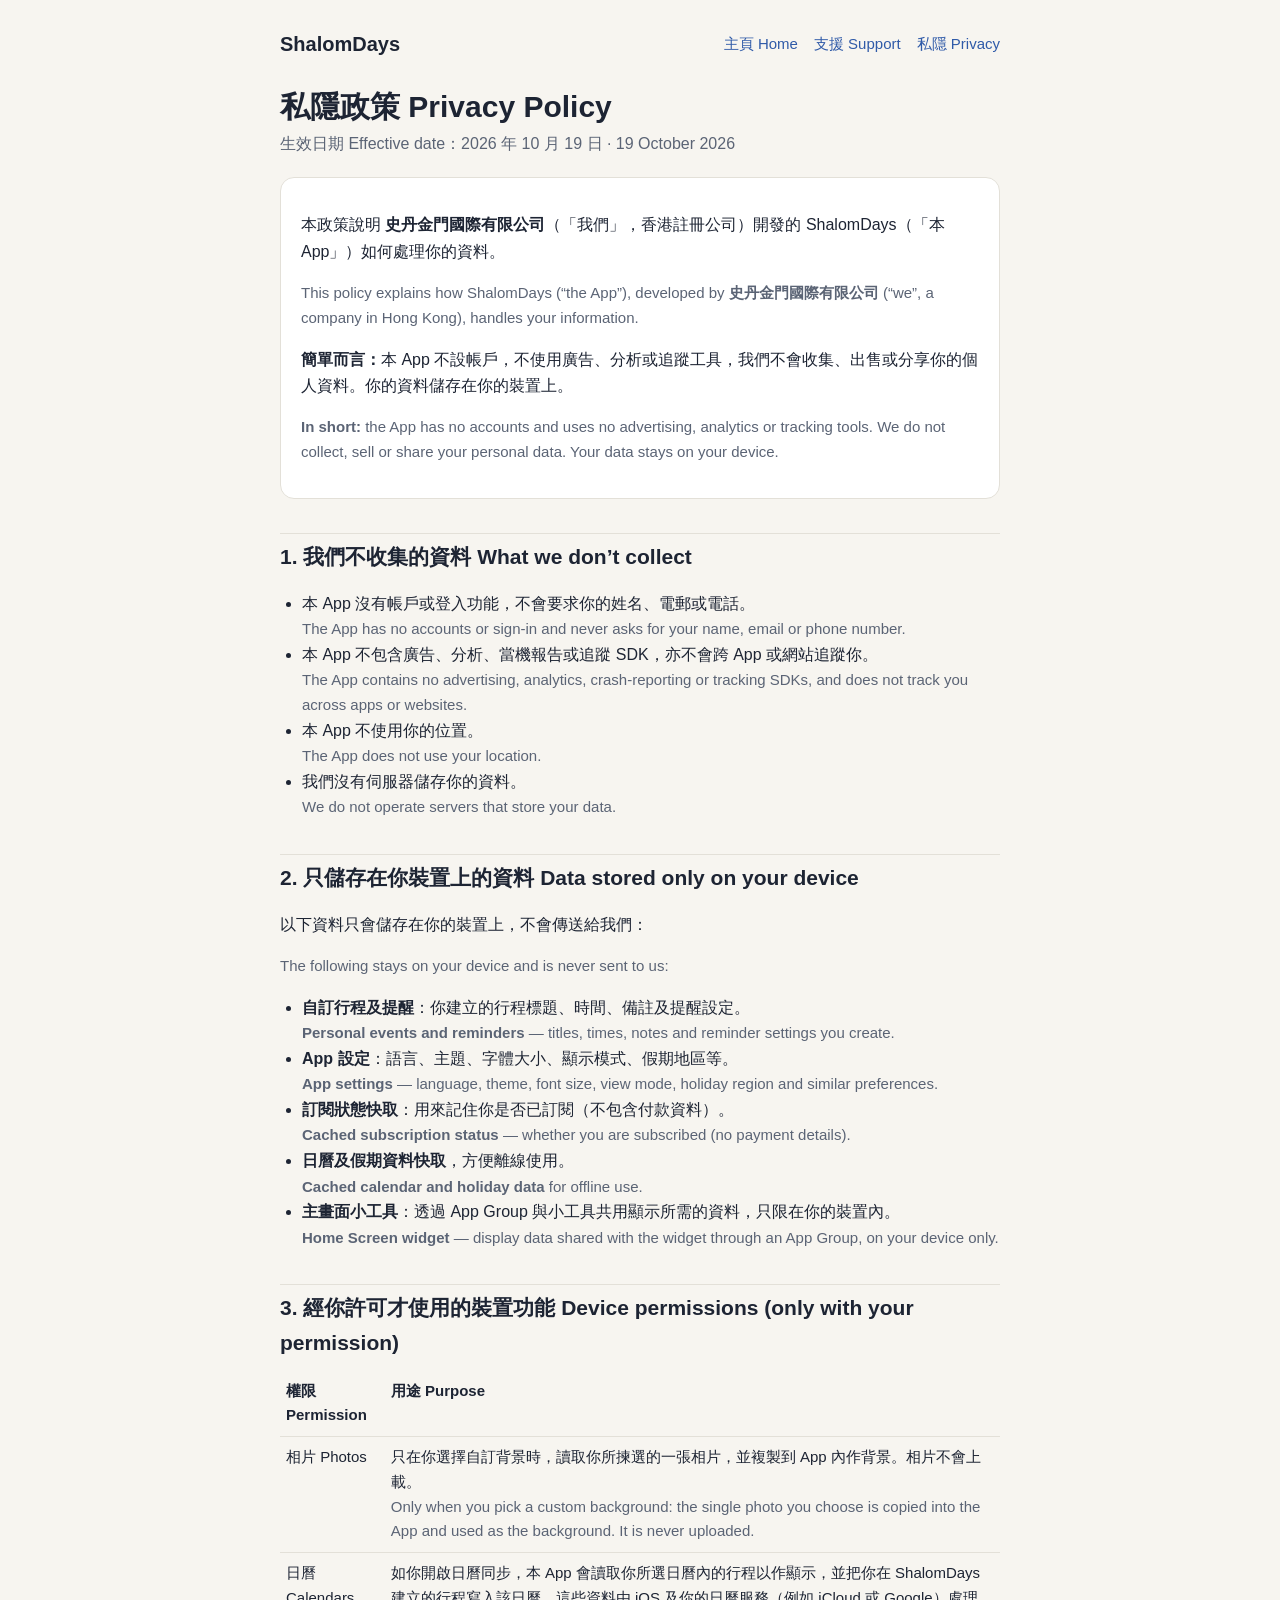
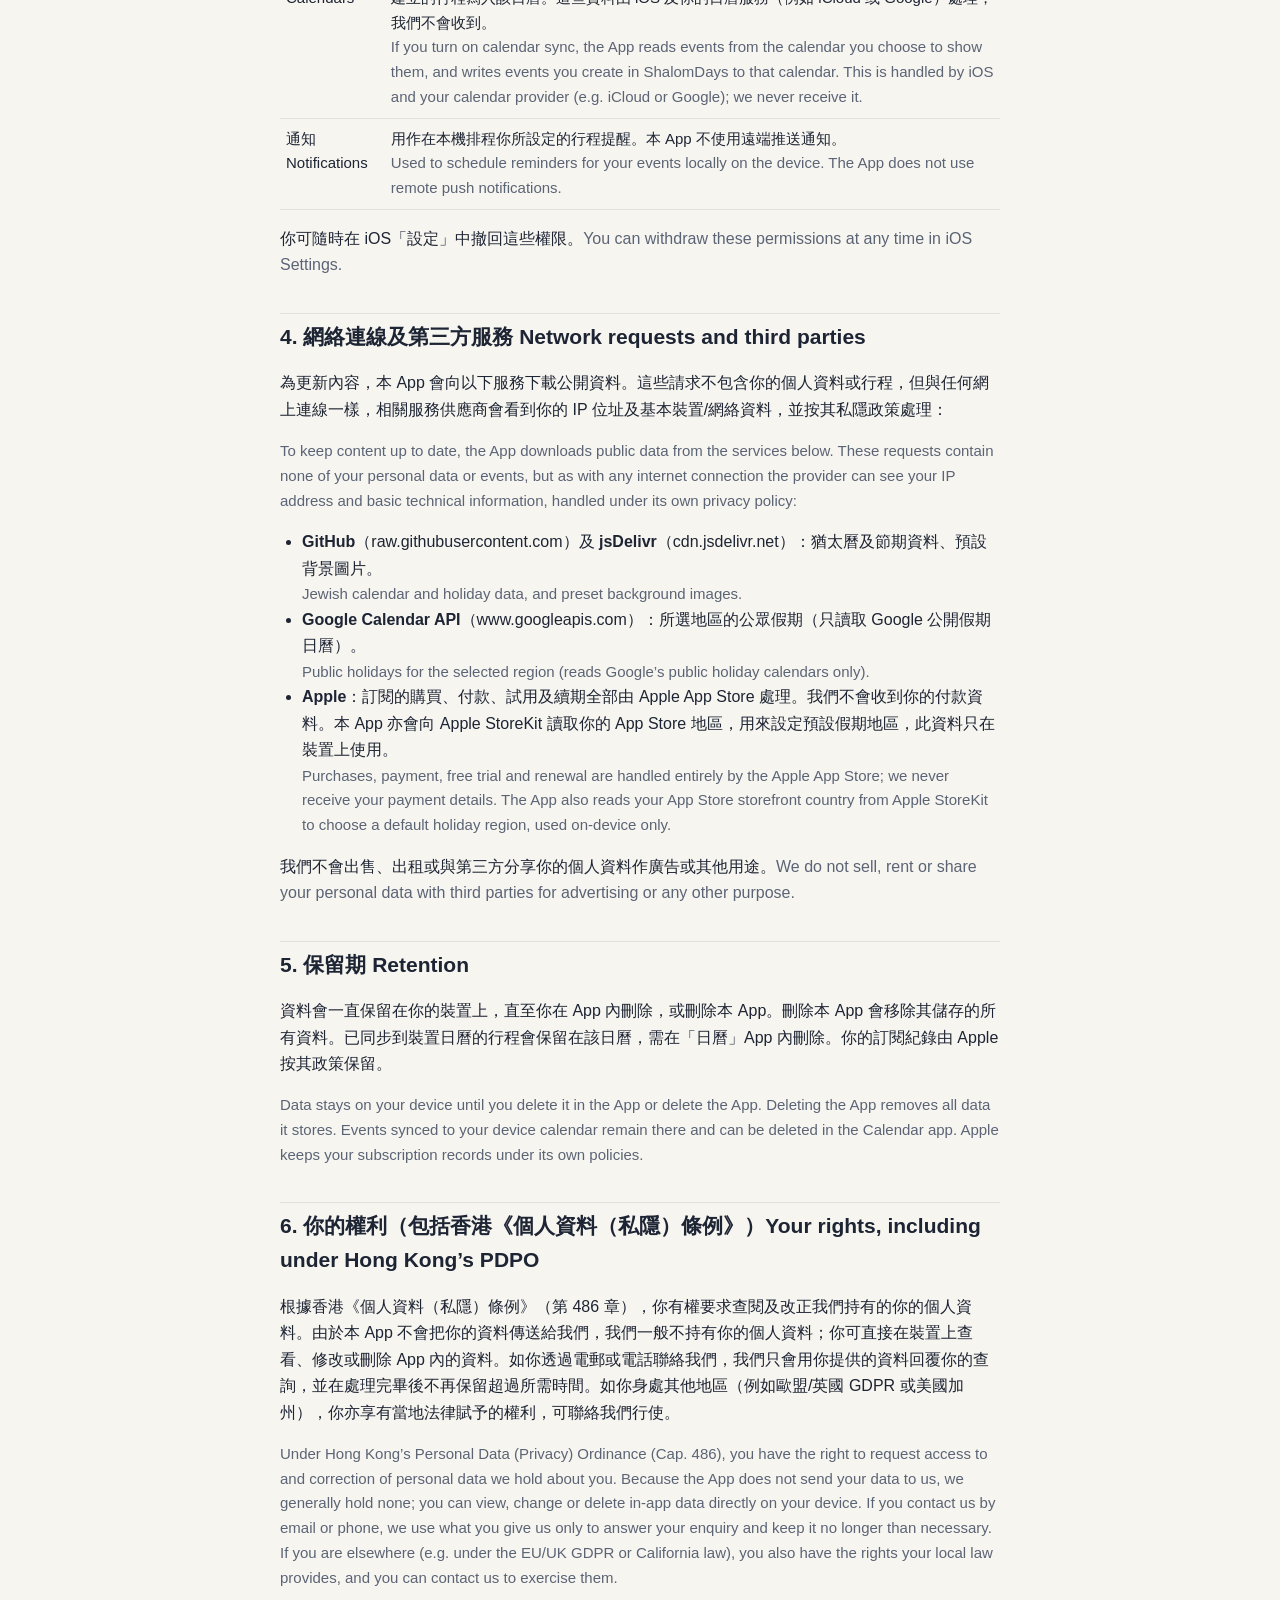
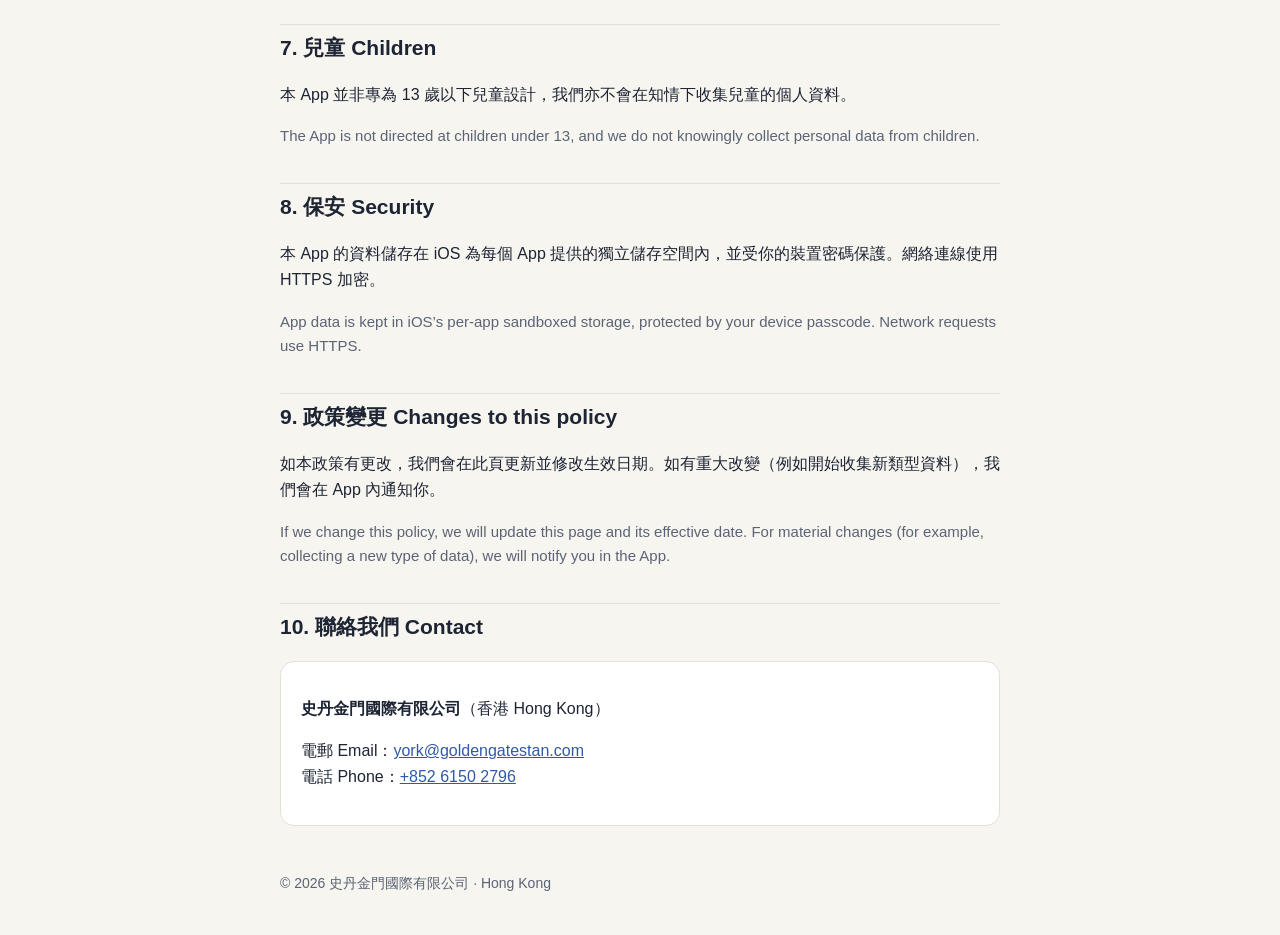
==== privacy.html @ 51ed7c04 "ShalomDays support and privacy pages" ====
<!DOCTYPE html>
<html lang="zh-Hant-HK">
<head>
<meta charset="utf-8">
<meta name="viewport" content="width=device-width, initial-scale=1">
<title>私隱政策 Privacy Policy — ShalomDays</title>
<link rel="stylesheet" href="style.css">
</head>
<body>
<header>
  <a class="brand" href="index.html">ShalomDays</a>
  <nav><a href="index.html">主頁 Home</a><a href="support.html">支援 Support</a><a href="privacy.html">私隱 Privacy</a></nav>
</header>
<main>
  <h1>私隱政策 Privacy Policy</h1>
  <p class="sub">生效日期 Effective date：2026 年 10 月 19 日 · 19 October 2026</p>

  <div class="card">
    <p>本政策說明 <strong>史丹金門國際有限公司</strong>（「我們」，香港註冊公司）開發的 ShalomDays（「本 App」）如何處理你的資料。</p>
    <p class="en">This policy explains how ShalomDays (“the App”), developed by <strong>史丹金門國際有限公司</strong> (“we”, a company in Hong Kong), handles your information.</p>
    <p><strong>簡單而言：</strong>本 App 不設帳戶，不使用廣告、分析或追蹤工具，我們不會收集、出售或分享你的個人資料。你的資料儲存在你的裝置上。</p>
    <p class="en"><strong>In short:</strong> the App has no accounts and uses no advertising, analytics or tracking tools. We do not collect, sell or share your personal data. Your data stays on your device.</p>
  </div>

  <h2>1. 我們不收集的資料 What we don’t collect</h2>
  <ul>
    <li>本 App 沒有帳戶或登入功能，不會要求你的姓名、電郵或電話。<div class="en">The App has no accounts or sign-in and never asks for your name, email or phone number.</div></li>
    <li>本 App 不包含廣告、分析、當機報告或追蹤 SDK，亦不會跨 App 或網站追蹤你。<div class="en">The App contains no advertising, analytics, crash-reporting or tracking SDKs, and does not track you across apps or websites.</div></li>
    <li>本 App 不使用你的位置。<div class="en">The App does not use your location.</div></li>
    <li>我們沒有伺服器儲存你的資料。<div class="en">We do not operate servers that store your data.</div></li>
  </ul>

  <h2>2. 只儲存在你裝置上的資料 Data stored only on your device</h2>
  <p>以下資料只會儲存在你的裝置上，不會傳送給我們：</p>
  <p class="en">The following stays on your device and is never sent to us:</p>
  <ul>
    <li><strong>自訂行程及提醒</strong>：你建立的行程標題、時間、備註及提醒設定。<div class="en"><strong>Personal events and reminders</strong> — titles, times, notes and reminder settings you create.</div></li>
    <li><strong>App 設定</strong>：語言、主題、字體大小、顯示模式、假期地區等。<div class="en"><strong>App settings</strong> — language, theme, font size, view mode, holiday region and similar preferences.</div></li>
    <li><strong>訂閱狀態快取</strong>：用來記住你是否已訂閱（不包含付款資料）。<div class="en"><strong>Cached subscription status</strong> — whether you are subscribed (no payment details).</div></li>
    <li><strong>日曆及假期資料快取</strong>，方便離線使用。<div class="en"><strong>Cached calendar and holiday data</strong> for offline use.</div></li>
    <li><strong>主畫面小工具</strong>：透過 App Group 與小工具共用顯示所需的資料，只限在你的裝置內。<div class="en"><strong>Home Screen widget</strong> — display data shared with the widget through an App Group, on your device only.</div></li>
  </ul>

  <h2>3. 經你許可才使用的裝置功能 Device permissions (only with your permission)</h2>
  <table>
    <tr><th>權限 Permission</th><th>用途 Purpose</th></tr>
    <tr><td>相片 Photos</td><td>只在你選擇自訂背景時，讀取你所揀選的一張相片，並複製到 App 內作背景。相片不會上載。<div class="en">Only when you pick a custom background: the single photo you choose is copied into the App and used as the background. It is never uploaded.</div></td></tr>
    <tr><td>日曆 Calendars</td><td>如你開啟日曆同步，本 App 會讀取你所選日曆內的行程以作顯示，並把你在 ShalomDays 建立的行程寫入該日曆。這些資料由 iOS 及你的日曆服務（例如 iCloud 或 Google）處理，我們不會收到。<div class="en">If you turn on calendar sync, the App reads events from the calendar you choose to show them, and writes events you create in ShalomDays to that calendar. This is handled by iOS and your calendar provider (e.g. iCloud or Google); we never receive it.</div></td></tr>
    <tr><td>通知 Notifications</td><td>用作在本機排程你所設定的行程提醒。本 App 不使用遠端推送通知。<div class="en">Used to schedule reminders for your events locally on the device. The App does not use remote push notifications.</div></td></tr>
  </table>
  <p>你可隨時在 iOS「設定」中撤回這些權限。<span class="en">You can withdraw these permissions at any time in iOS Settings.</span></p>

  <h2>4. 網絡連線及第三方服務 Network requests and third parties</h2>
  <p>為更新內容，本 App 會向以下服務下載公開資料。這些請求不包含你的個人資料或行程，但與任何網上連線一樣，相關服務供應商會看到你的 IP 位址及基本裝置/網絡資料，並按其私隱政策處理：</p>
  <p class="en">To keep content up to date, the App downloads public data from the services below. These requests contain none of your personal data or events, but as with any internet connection the provider can see your IP address and basic technical information, handled under its own privacy policy:</p>
  <ul>
    <li><strong>GitHub</strong>（raw.githubusercontent.com）及 <strong>jsDelivr</strong>（cdn.jsdelivr.net）：猶太曆及節期資料、預設背景圖片。<div class="en">Jewish calendar and holiday data, and preset background images.</div></li>
    <li><strong>Google Calendar API</strong>（www.googleapis.com）：所選地區的公眾假期（只讀取 Google 公開假期日曆）。<div class="en">Public holidays for the selected region (reads Google’s public holiday calendars only).</div></li>
    <li><strong>Apple</strong>：訂閱的購買、付款、試用及續期全部由 Apple App Store 處理。我們不會收到你的付款資料。本 App 亦會向 Apple StoreKit 讀取你的 App Store 地區，用來設定預設假期地區，此資料只在裝置上使用。<div class="en">Purchases, payment, free trial and renewal are handled entirely by the Apple App Store; we never receive your payment details. The App also reads your App Store storefront country from Apple StoreKit to choose a default holiday region, used on-device only.</div></li>
  </ul>
  <p>我們不會出售、出租或與第三方分享你的個人資料作廣告或其他用途。<span class="en">We do not sell, rent or share your personal data with third parties for advertising or any other purpose.</span></p>

  <h2>5. 保留期 Retention</h2>
  <p>資料會一直保留在你的裝置上，直至你在 App 內刪除，或刪除本 App。刪除本 App 會移除其儲存的所有資料。已同步到裝置日曆的行程會保留在該日曆，需在「日曆」App 內刪除。你的訂閱紀錄由 Apple 按其政策保留。</p>
  <p class="en">Data stays on your device until you delete it in the App or delete the App. Deleting the App removes all data it stores. Events synced to your device calendar remain there and can be deleted in the Calendar app. Apple keeps your subscription records under its own policies.</p>

  <h2>6. 你的權利（包括香港《個人資料（私隱）條例》）Your rights, including under Hong Kong’s PDPO</h2>
  <p>根據香港《個人資料（私隱）條例》（第 486 章），你有權要求查閱及改正我們持有的你的個人資料。由於本 App 不會把你的資料傳送給我們，我們一般不持有你的個人資料；你可直接在裝置上查看、修改或刪除 App 內的資料。如你透過電郵或電話聯絡我們，我們只會用你提供的資料回覆你的查詢，並在處理完畢後不再保留超過所需時間。如你身處其他地區（例如歐盟/英國 GDPR 或美國加州），你亦享有當地法律賦予的權利，可聯絡我們行使。</p>
  <p class="en">Under Hong Kong’s Personal Data (Privacy) Ordinance (Cap. 486), you have the right to request access to and correction of personal data we hold about you. Because the App does not send your data to us, we generally hold none; you can view, change or delete in-app data directly on your device. If you contact us by email or phone, we use what you give us only to answer your enquiry and keep it no longer than necessary. If you are elsewhere (e.g. under the EU/UK GDPR or California law), you also have the rights your local law provides, and you can contact us to exercise them.</p>

  <h2>7. 兒童 Children</h2>
  <p>本 App 並非專為 13 歲以下兒童設計，我們亦不會在知情下收集兒童的個人資料。</p>
  <p class="en">The App is not directed at children under 13, and we do not knowingly collect personal data from children.</p>

  <h2>8. 保安 Security</h2>
  <p>本 App 的資料儲存在 iOS 為每個 App 提供的獨立儲存空間內，並受你的裝置密碼保護。網絡連線使用 HTTPS 加密。</p>
  <p class="en">App data is kept in iOS’s per-app sandboxed storage, protected by your device passcode. Network requests use HTTPS.</p>

  <h2>9. 政策變更 Changes to this policy</h2>
  <p>如本政策有更改，我們會在此頁更新並修改生效日期。如有重大改變（例如開始收集新類型資料），我們會在 App 內通知你。</p>
  <p class="en">If we change this policy, we will update this page and its effective date. For material changes (for example, collecting a new type of data), we will notify you in the App.</p>

  <h2>10. 聯絡我們 Contact</h2>
  <div class="card">
    <p><strong>史丹金門國際有限公司</strong>（香港 Hong Kong）</p>
    <p>電郵 Email：<a href="mailto:york@goldengatestan.com">york@goldengatestan.com</a><br>
       電話 Phone：<a href="tel:+85261502796">+852 6150 2796</a></p>
  </div>
</main>
<footer>© 2026 史丹金門國際有限公司 · Hong Kong</footer>
</body>
</html>
---- style.css ----
:root{--bg:#f7f5f0;--card:#fff;--text:#1d2433;--muted:#5b6475;--accent:#2f5aa8;--line:#e3e0d8}
@media (prefers-color-scheme:dark){:root{--bg:#14171d;--card:#1d222b;--text:#eceff4;--muted:#a3abb9;--accent:#7fa6ee;--line:#2c323d}}
*{box-sizing:border-box}
body{margin:0;background:var(--bg);color:var(--text);font:16px/1.65 -apple-system,BlinkMacSystemFont,"Segoe UI","PingFang HK","Noto Sans HK","Microsoft JhengHei",sans-serif;-webkit-text-size-adjust:100%}
header,main,footer{max-width:760px;margin:0 auto;padding:0 20px}
header{padding-top:28px;display:flex;flex-wrap:wrap;align-items:center;justify-content:space-between;gap:12px}
.brand{font-weight:700;font-size:20px;color:var(--text);text-decoration:none}
nav a{color:var(--accent);text-decoration:none;margin-left:16px;font-size:15px}
nav a:first-child{margin-left:0}
h1{font-size:30px;line-height:1.2;margin:28px 0 6px}
h2{font-size:21px;margin:34px 0 10px;padding-top:6px;border-top:1px solid var(--line)}
h3{font-size:17px;margin:20px 0 4px}
.sub{color:var(--muted);margin:0 0 20px}
.card{background:var(--card);border:1px solid var(--line);border-radius:14px;padding:18px 20px;margin:16px 0}
.en{color:var(--muted)}
p.en,li .en,div.en{font-size:15px}
a{color:var(--accent)}
ul{padding-left:22px}
table{width:100%;border-collapse:collapse;font-size:15px}
th,td{text-align:left;vertical-align:top;padding:8px 6px;border-bottom:1px solid var(--line)}
.lang-switch{font-size:14px;color:var(--muted)}
footer{color:var(--muted);font-size:14px;padding-top:30px;padding-bottom:40px}
details{background:var(--card);border:1px solid var(--line);border-radius:12px;padding:12px 16px;margin:10px 0}
summary{cursor:pointer;font-weight:600}
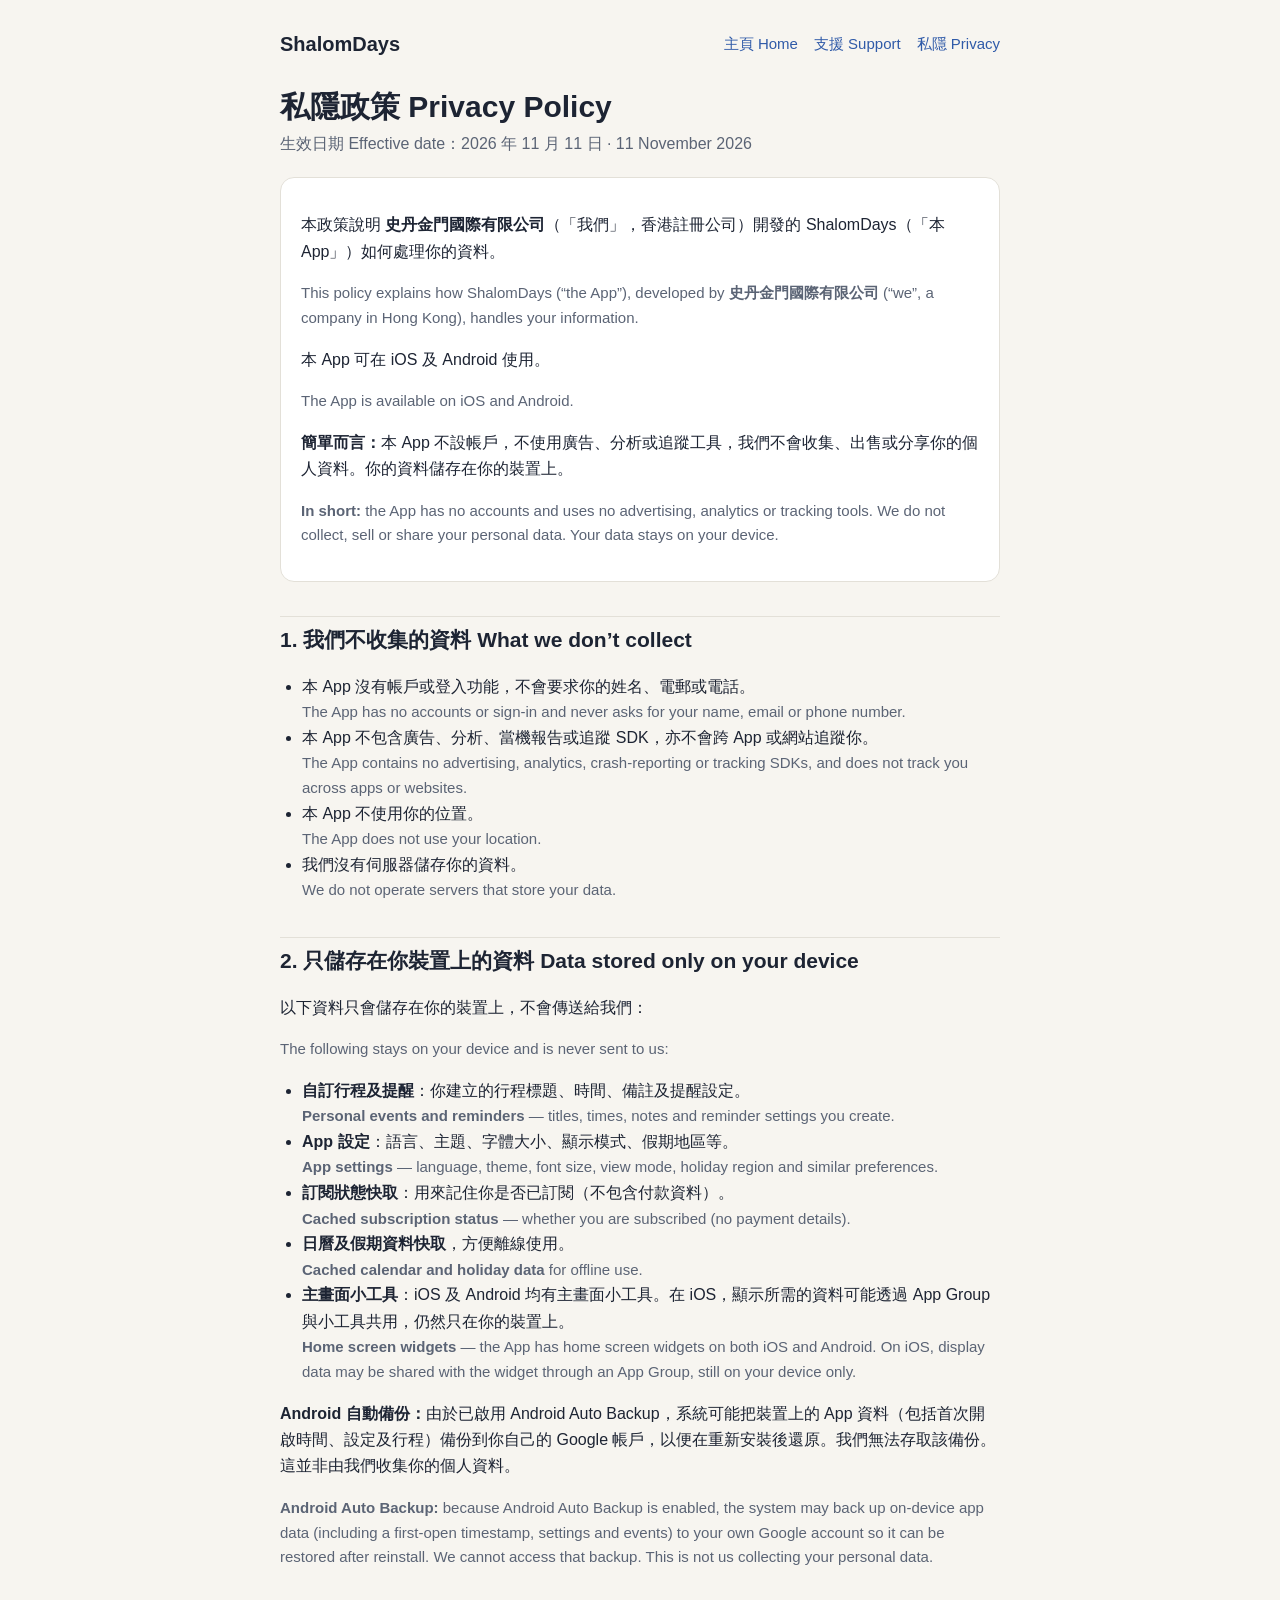
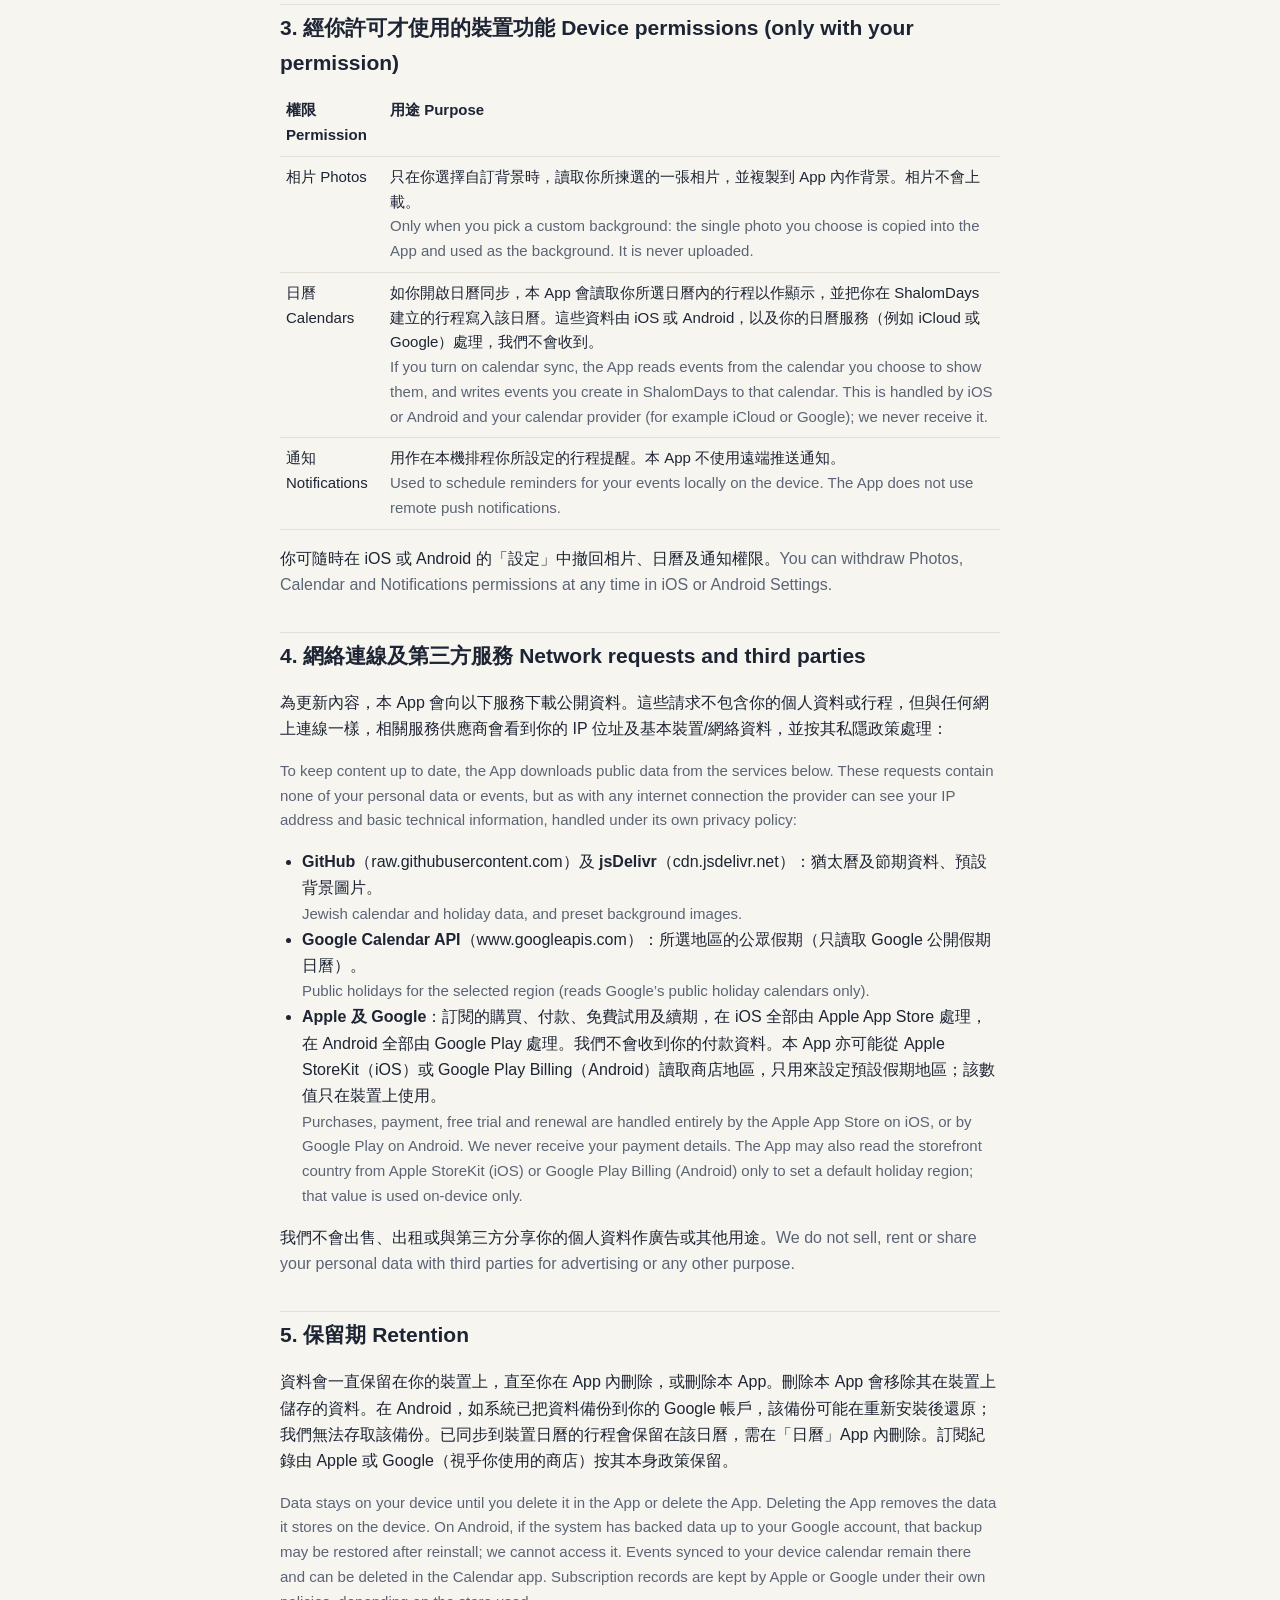
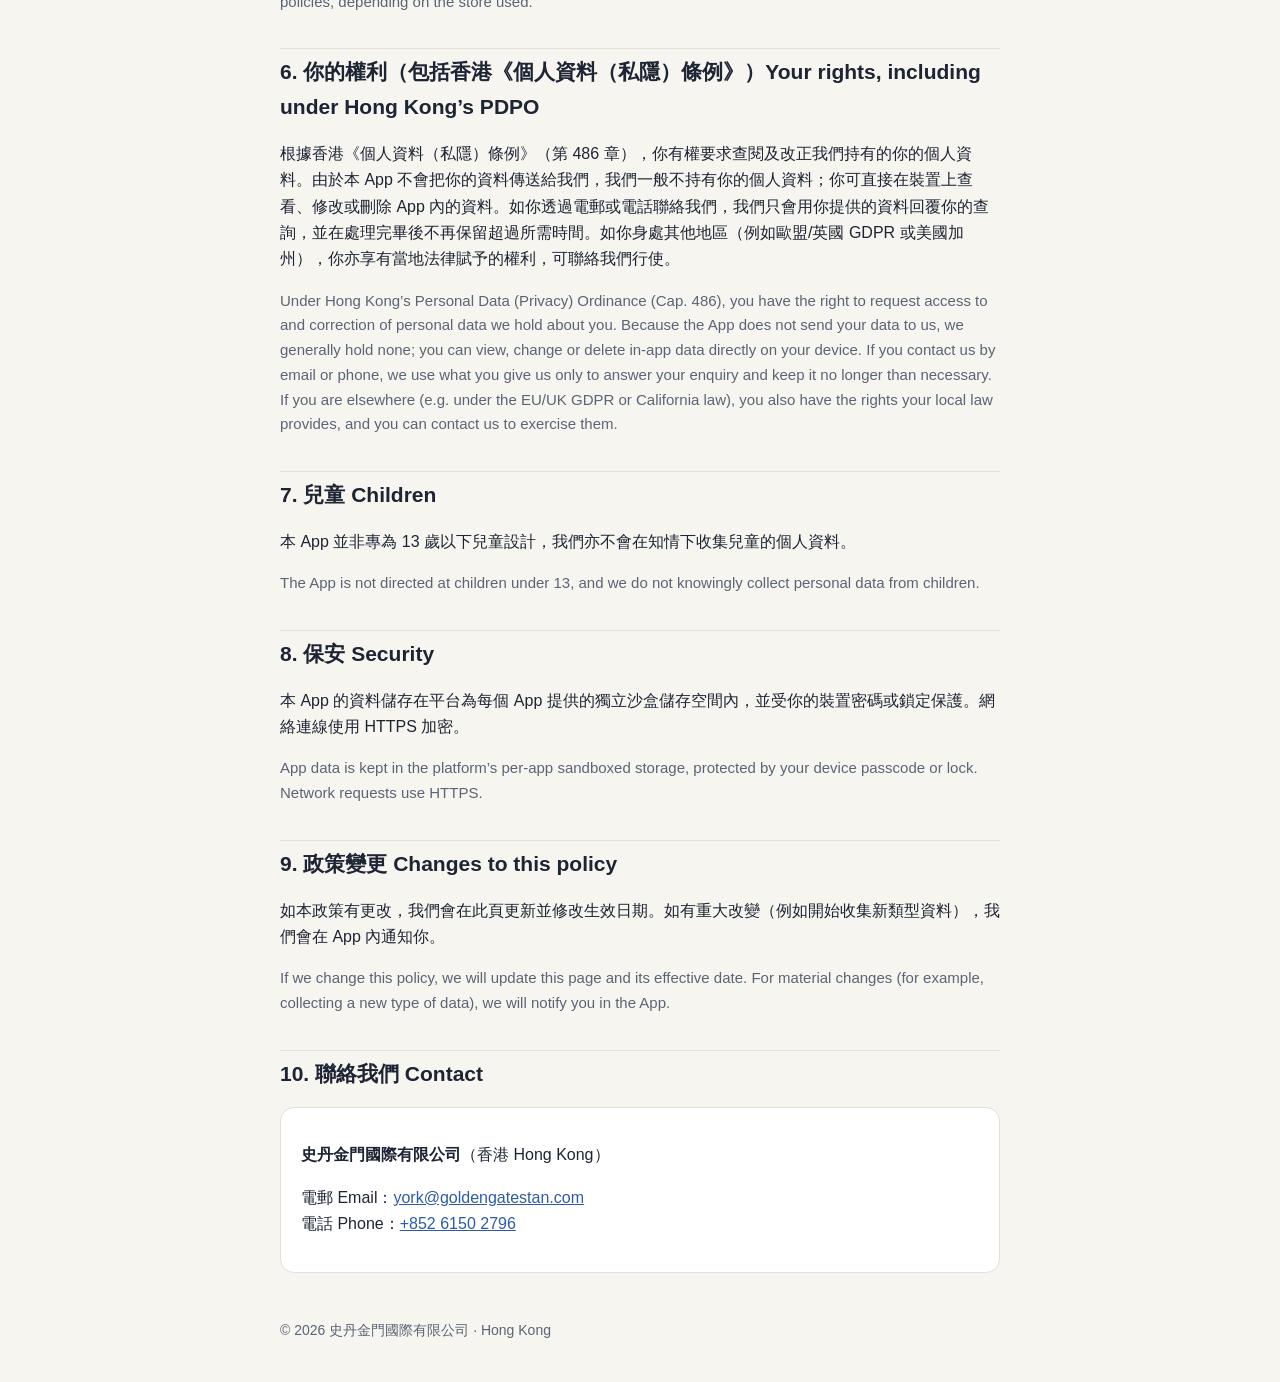
==== commit 407089eb: "Cover both iOS and Android in privacy and support pages Update the public policy effective date to 1" ====
--- a/privacy.html
+++ b/privacy.html
@@ -13,11 +13,13 @@
 </header>
 <main>
   <h1>私隱政策 Privacy Policy</h1>
-  <p class="sub">生效日期 Effective date：2026 年 10 月 19 日 · 19 October 2026</p>
+  <p class="sub">生效日期 Effective date：2026 年 11 月 11 日 · 11 November 2026</p>
 
   <div class="card">
     <p>本政策說明 <strong>史丹金門國際有限公司</strong>（「我們」，香港註冊公司）開發的 ShalomDays（「本 App」）如何處理你的資料。</p>
     <p class="en">This policy explains how ShalomDays (“the App”), developed by <strong>史丹金門國際有限公司</strong> (“we”, a company in Hong Kong), handles your information.</p>
+    <p>本 App 可在 iOS 及 Android 使用。</p>
+    <p class="en">The App is available on iOS and Android.</p>
     <p><strong>簡單而言：</strong>本 App 不設帳戶，不使用廣告、分析或追蹤工具，我們不會收集、出售或分享你的個人資料。你的資料儲存在你的裝置上。</p>
     <p class="en"><strong>In short:</strong> the App has no accounts and uses no advertising, analytics or tracking tools. We do not collect, sell or share your personal data. Your data stays on your device.</p>
   </div>
@@ -38,17 +40,19 @@
     <li><strong>App 設定</strong>：語言、主題、字體大小、顯示模式、假期地區等。<div class="en"><strong>App settings</strong> — language, theme, font size, view mode, holiday region and similar preferences.</div></li>
     <li><strong>訂閱狀態快取</strong>：用來記住你是否已訂閱（不包含付款資料）。<div class="en"><strong>Cached subscription status</strong> — whether you are subscribed (no payment details).</div></li>
     <li><strong>日曆及假期資料快取</strong>，方便離線使用。<div class="en"><strong>Cached calendar and holiday data</strong> for offline use.</div></li>
-    <li><strong>主畫面小工具</strong>：透過 App Group 與小工具共用顯示所需的資料，只限在你的裝置內。<div class="en"><strong>Home Screen widget</strong> — display data shared with the widget through an App Group, on your device only.</div></li>
+    <li><strong>主畫面小工具</strong>：iOS 及 Android 均有主畫面小工具。在 iOS，顯示所需的資料可能透過 App Group 與小工具共用，仍然只在你的裝置上。<div class="en"><strong>Home screen widgets</strong> — the App has home screen widgets on both iOS and Android. On iOS, display data may be shared with the widget through an App Group, still on your device only.</div></li>
   </ul>
+  <p><strong>Android 自動備份：</strong>由於已啟用 Android Auto Backup，系統可能把裝置上的 App 資料（包括首次開啟時間、設定及行程）備份到你自己的 Google 帳戶，以便在重新安裝後還原。我們無法存取該備份。這並非由我們收集你的個人資料。</p>
+  <p class="en"><strong>Android Auto Backup:</strong> because Android Auto Backup is enabled, the system may back up on-device app data (including a first-open timestamp, settings and events) to your own Google account so it can be restored after reinstall. We cannot access that backup. This is not us collecting your personal data.</p>
 
   <h2>3. 經你許可才使用的裝置功能 Device permissions (only with your permission)</h2>
   <table>
     <tr><th>權限 Permission</th><th>用途 Purpose</th></tr>
     <tr><td>相片 Photos</td><td>只在你選擇自訂背景時，讀取你所揀選的一張相片，並複製到 App 內作背景。相片不會上載。<div class="en">Only when you pick a custom background: the single photo you choose is copied into the App and used as the background. It is never uploaded.</div></td></tr>
-    <tr><td>日曆 Calendars</td><td>如你開啟日曆同步，本 App 會讀取你所選日曆內的行程以作顯示，並把你在 ShalomDays 建立的行程寫入該日曆。這些資料由 iOS 及你的日曆服務（例如 iCloud 或 Google）處理，我們不會收到。<div class="en">If you turn on calendar sync, the App reads events from the calendar you choose to show them, and writes events you create in ShalomDays to that calendar. This is handled by iOS and your calendar provider (e.g. iCloud or Google); we never receive it.</div></td></tr>
+    <tr><td>日曆 Calendars</td><td>如你開啟日曆同步，本 App 會讀取你所選日曆內的行程以作顯示，並把你在 ShalomDays 建立的行程寫入該日曆。這些資料由 iOS 或 Android，以及你的日曆服務（例如 iCloud 或 Google）處理，我們不會收到。<div class="en">If you turn on calendar sync, the App reads events from the calendar you choose to show them, and writes events you create in ShalomDays to that calendar. This is handled by iOS or Android and your calendar provider (for example iCloud or Google); we never receive it.</div></td></tr>
     <tr><td>通知 Notifications</td><td>用作在本機排程你所設定的行程提醒。本 App 不使用遠端推送通知。<div class="en">Used to schedule reminders for your events locally on the device. The App does not use remote push notifications.</div></td></tr>
   </table>
-  <p>你可隨時在 iOS「設定」中撤回這些權限。<span class="en">You can withdraw these permissions at any time in iOS Settings.</span></p>
+  <p>你可隨時在 iOS 或 Android 的「設定」中撤回相片、日曆及通知權限。<span class="en">You can withdraw Photos, Calendar and Notifications permissions at any time in iOS or Android Settings.</span></p>
 
   <h2>4. 網絡連線及第三方服務 Network requests and third parties</h2>
   <p>為更新內容，本 App 會向以下服務下載公開資料。這些請求不包含你的個人資料或行程，但與任何網上連線一樣，相關服務供應商會看到你的 IP 位址及基本裝置/網絡資料，並按其私隱政策處理：</p>
@@ -56,13 +60,13 @@
   <ul>
     <li><strong>GitHub</strong>（raw.githubusercontent.com）及 <strong>jsDelivr</strong>（cdn.jsdelivr.net）：猶太曆及節期資料、預設背景圖片。<div class="en">Jewish calendar and holiday data, and preset background images.</div></li>
     <li><strong>Google Calendar API</strong>（www.googleapis.com）：所選地區的公眾假期（只讀取 Google 公開假期日曆）。<div class="en">Public holidays for the selected region (reads Google’s public holiday calendars only).</div></li>
-    <li><strong>Apple</strong>：訂閱的購買、付款、試用及續期全部由 Apple App Store 處理。我們不會收到你的付款資料。本 App 亦會向 Apple StoreKit 讀取你的 App Store 地區，用來設定預設假期地區，此資料只在裝置上使用。<div class="en">Purchases, payment, free trial and renewal are handled entirely by the Apple App Store; we never receive your payment details. The App also reads your App Store storefront country from Apple StoreKit to choose a default holiday region, used on-device only.</div></li>
+    <li><strong>Apple 及 Google</strong>：訂閱的購買、付款、免費試用及續期，在 iOS 全部由 Apple App Store 處理，在 Android 全部由 Google Play 處理。我們不會收到你的付款資料。本 App 亦可能從 Apple StoreKit（iOS）或 Google Play Billing（Android）讀取商店地區，只用來設定預設假期地區；該數值只在裝置上使用。<div class="en">Purchases, payment, free trial and renewal are handled entirely by the Apple App Store on iOS, or by Google Play on Android. We never receive your payment details. The App may also read the storefront country from Apple StoreKit (iOS) or Google Play Billing (Android) only to set a default holiday region; that value is used on-device only.</div></li>
   </ul>
   <p>我們不會出售、出租或與第三方分享你的個人資料作廣告或其他用途。<span class="en">We do not sell, rent or share your personal data with third parties for advertising or any other purpose.</span></p>
 
   <h2>5. 保留期 Retention</h2>
-  <p>資料會一直保留在你的裝置上，直至你在 App 內刪除，或刪除本 App。刪除本 App 會移除其儲存的所有資料。已同步到裝置日曆的行程會保留在該日曆，需在「日曆」App 內刪除。你的訂閱紀錄由 Apple 按其政策保留。</p>
-  <p class="en">Data stays on your device until you delete it in the App or delete the App. Deleting the App removes all data it stores. Events synced to your device calendar remain there and can be deleted in the Calendar app. Apple keeps your subscription records under its own policies.</p>
+  <p>資料會一直保留在你的裝置上，直至你在 App 內刪除，或刪除本 App。刪除本 App 會移除其在裝置上儲存的資料。在 Android，如系統已把資料備份到你的 Google 帳戶，該備份可能在重新安裝後還原；我們無法存取該備份。已同步到裝置日曆的行程會保留在該日曆，需在「日曆」App 內刪除。訂閱紀錄由 Apple 或 Google（視乎你使用的商店）按其本身政策保留。</p>
+  <p class="en">Data stays on your device until you delete it in the App or delete the App. Deleting the App removes the data it stores on the device. On Android, if the system has backed data up to your Google account, that backup may be restored after reinstall; we cannot access it. Events synced to your device calendar remain there and can be deleted in the Calendar app. Subscription records are kept by Apple or Google under their own policies, depending on the store used.</p>
 
   <h2>6. 你的權利（包括香港《個人資料（私隱）條例》）Your rights, including under Hong Kong’s PDPO</h2>
   <p>根據香港《個人資料（私隱）條例》（第 486 章），你有權要求查閱及改正我們持有的你的個人資料。由於本 App 不會把你的資料傳送給我們，我們一般不持有你的個人資料；你可直接在裝置上查看、修改或刪除 App 內的資料。如你透過電郵或電話聯絡我們，我們只會用你提供的資料回覆你的查詢，並在處理完畢後不再保留超過所需時間。如你身處其他地區（例如歐盟/英國 GDPR 或美國加州），你亦享有當地法律賦予的權利，可聯絡我們行使。</p>
@@ -73,8 +77,8 @@
   <p class="en">The App is not directed at children under 13, and we do not knowingly collect personal data from children.</p>
 
   <h2>8. 保安 Security</h2>
-  <p>本 App 的資料儲存在 iOS 為每個 App 提供的獨立儲存空間內，並受你的裝置密碼保護。網絡連線使用 HTTPS 加密。</p>
-  <p class="en">App data is kept in iOS’s per-app sandboxed storage, protected by your device passcode. Network requests use HTTPS.</p>
+  <p>本 App 的資料儲存在平台為每個 App 提供的獨立沙盒儲存空間內，並受你的裝置密碼或鎖定保護。網絡連線使用 HTTPS 加密。</p>
+  <p class="en">App data is kept in the platform’s per-app sandboxed storage, protected by your device passcode or lock. Network requests use HTTPS.</p>
 
   <h2>9. 政策變更 Changes to this policy</h2>
   <p>如本政策有更改，我們會在此頁更新並修改生效日期。如有重大改變（例如開始收集新類型資料），我們會在 App 內通知你。</p>
